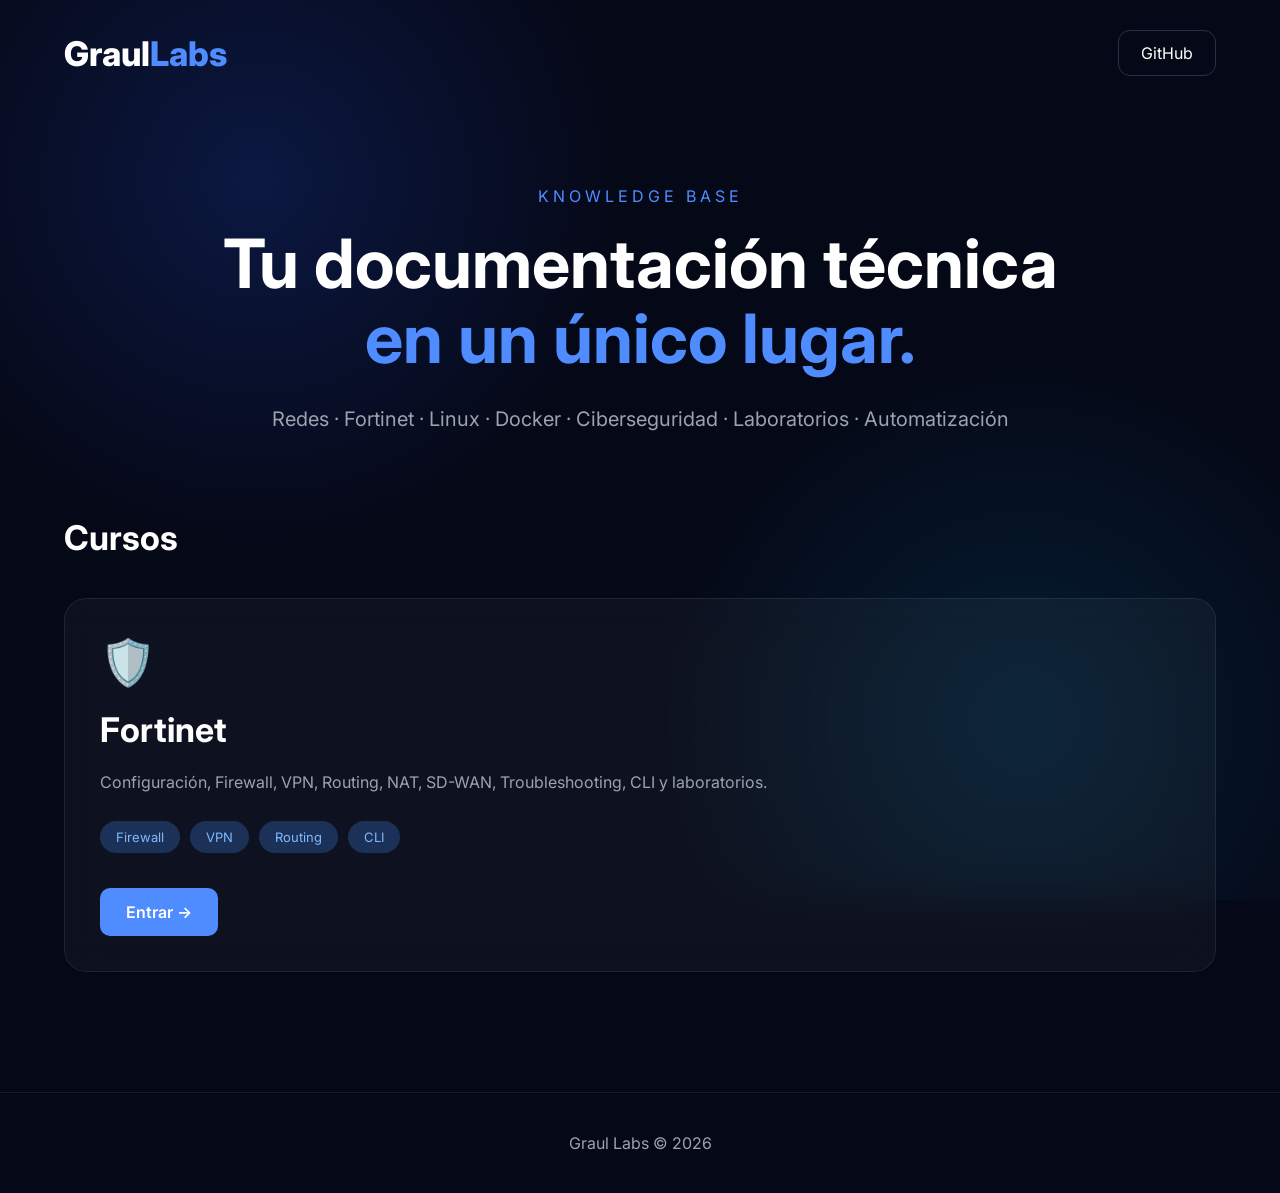
==== index.html @ 714d871e "Primera versión de la documentación Fortinet" ====
<!DOCTYPE html>
<html lang="es">

<head>

    <meta charset="UTF-8">

    <meta name="viewport"
          content="width=device-width, initial-scale=1.0">

    <title>Graul Labs</title>

    <link rel="preconnect" href="https://fonts.googleapis.com">

    <link rel="preconnect" href="https://fonts.gstatic.com" crossorigin>

    <link href="https://fonts.googleapis.com/css2?family=Inter:wght@300;400;500;600;700;800&display=swap"
          rel="stylesheet">

    <link rel="stylesheet" href="css/style.css">

</head>

<body>

<div class="background"></div>

<nav>

    <div class="logo">

        Graul<span>Labs</span>

    </div>

    <a href="https://github.com/TU_USUARIO"
       target="_blank"
       class="github">

        GitHub

    </a>

</nav>

<header>

    <p class="subtitle">

        Knowledge Base

    </p>

    <h1>

        Tu documentación técnica<br>

        <span>en un único lugar.</span>

    </h1>

    <p class="description">

        Redes · Fortinet · Linux · Docker ·
        Ciberseguridad · Laboratorios · Automatización

    </p>

</header>

<section>

    <h2>Cursos</h2>

    <div class="cards">

        <article class="card">

            <div class="icon">

                🛡️

            </div>

            <h3>Fortinet</h3>

            <p>

                Configuración, Firewall,
                VPN, Routing,
                NAT, SD-WAN,
                Troubleshooting,
                CLI y laboratorios.

            </p>

            <div class="badges">

                <span>Firewall</span>

                <span>VPN</span>

                <span>Routing</span>

                <span>CLI</span>

            </div>

            <a href="fortinet/index.html">

                Entrar →

            </a>

        </article>

    </div>

</section>

<footer>

    Graul Labs © 2026

</footer>

</body>

</html>
---- css/style.css ----
*{

margin:0;
padding:0;
box-sizing:border-box;

}

:root{

--bg:#050816;

--card:#111827;

--card2:#182235;

--border:#283246;

--text:#ffffff;

--text2:#9ca3af;

--blue:#4f8cff;

--radius:22px;

}

body{

font-family:Inter,sans-serif;

background:var(--bg);

color:white;

overflow-x:hidden;

}

/********************
BACKGROUND
********************/

.background{

position:fixed;

width:100%;

height:100%;

z-index:-1;

background:

radial-gradient(circle at 20% 20%,#275dff30,transparent 30%),

radial-gradient(circle at 80% 80%,#00b8ff20,transparent 30%),

#050816;

}

/********************
NAVBAR
********************/

nav{

width:min(1300px,90%);

margin:auto;

padding:30px 0;

display:flex;

justify-content:space-between;

align-items:center;

}

.logo{

font-size:34px;

font-weight:800;

}

.logo span{

color:var(--blue);

}

.github{

color:white;

text-decoration:none;

padding:12px 22px;

border:1px solid var(--border);

border-radius:12px;

transition:.3s;

}

.github:hover{

background:var(--blue);

}

/********************
HEADER
********************/

header{

width:min(900px,90%);

margin:80px auto;

text-align:center;

}

.subtitle{

letter-spacing:4px;

text-transform:uppercase;

color:var(--blue);

margin-bottom:20px;

}

header h1{

font-size:68px;

line-height:1.1;

margin-bottom:25px;

}

header span{

color:var(--blue);

}

.description{

font-size:20px;

color:var(--text2);

line-height:1.8;

}

/********************
SECTION
********************/

section{

width:min(1300px,90%);

margin:auto;

margin-top:80px;

}

section h2{

margin-bottom:40px;

font-size:34px;

}

/********************
GRID
********************/

.cards{

display:grid;

grid-template-columns:repeat(auto-fit,minmax(360px,1fr));

gap:40px;

}

/********************
CARD
********************/

.card{

background:rgba(255,255,255,.04);

backdrop-filter:blur(20px);

border:1px solid rgba(255,255,255,.08);

border-radius:var(--radius);

padding:35px;

transition:.35s;

}

.card:hover{

transform:translateY(-10px);

border-color:var(--blue);

box-shadow:0 25px 60px rgba(0,0,0,.35);

}

.icon{

font-size:45px;

margin-bottom:20px;

}

.card h3{

font-size:34px;

margin-bottom:18px;

}

.card p{

color:var(--text2);

line-height:1.8;

margin-bottom:25px;

}

.badges{

display:flex;

flex-wrap:wrap;

gap:10px;

margin-bottom:35px;

}

.badges span{

padding:8px 16px;

background:#1b3157;

border-radius:50px;

color:#7fb9ff;

font-size:13px;

}

.card a{

display:inline-block;

padding:14px 26px;

background:var(--blue);

color:white;

text-decoration:none;

border-radius:10px;

font-weight:600;

transition:.3s;

}

.card a:hover{

transform:scale(1.05);

}

/********************
FOOTER
********************/

footer{

margin-top:120px;

padding:40px;

text-align:center;

color:var(--text2);

border-top:1px solid rgba(255,255,255,.08);

}

/********************
RESPONSIVE
********************/

@media(max-width:900px){

header h1{

font-size:48px;

}

.description{

font-size:17px;

}

.cards{

grid-template-columns:1fr;

}

}
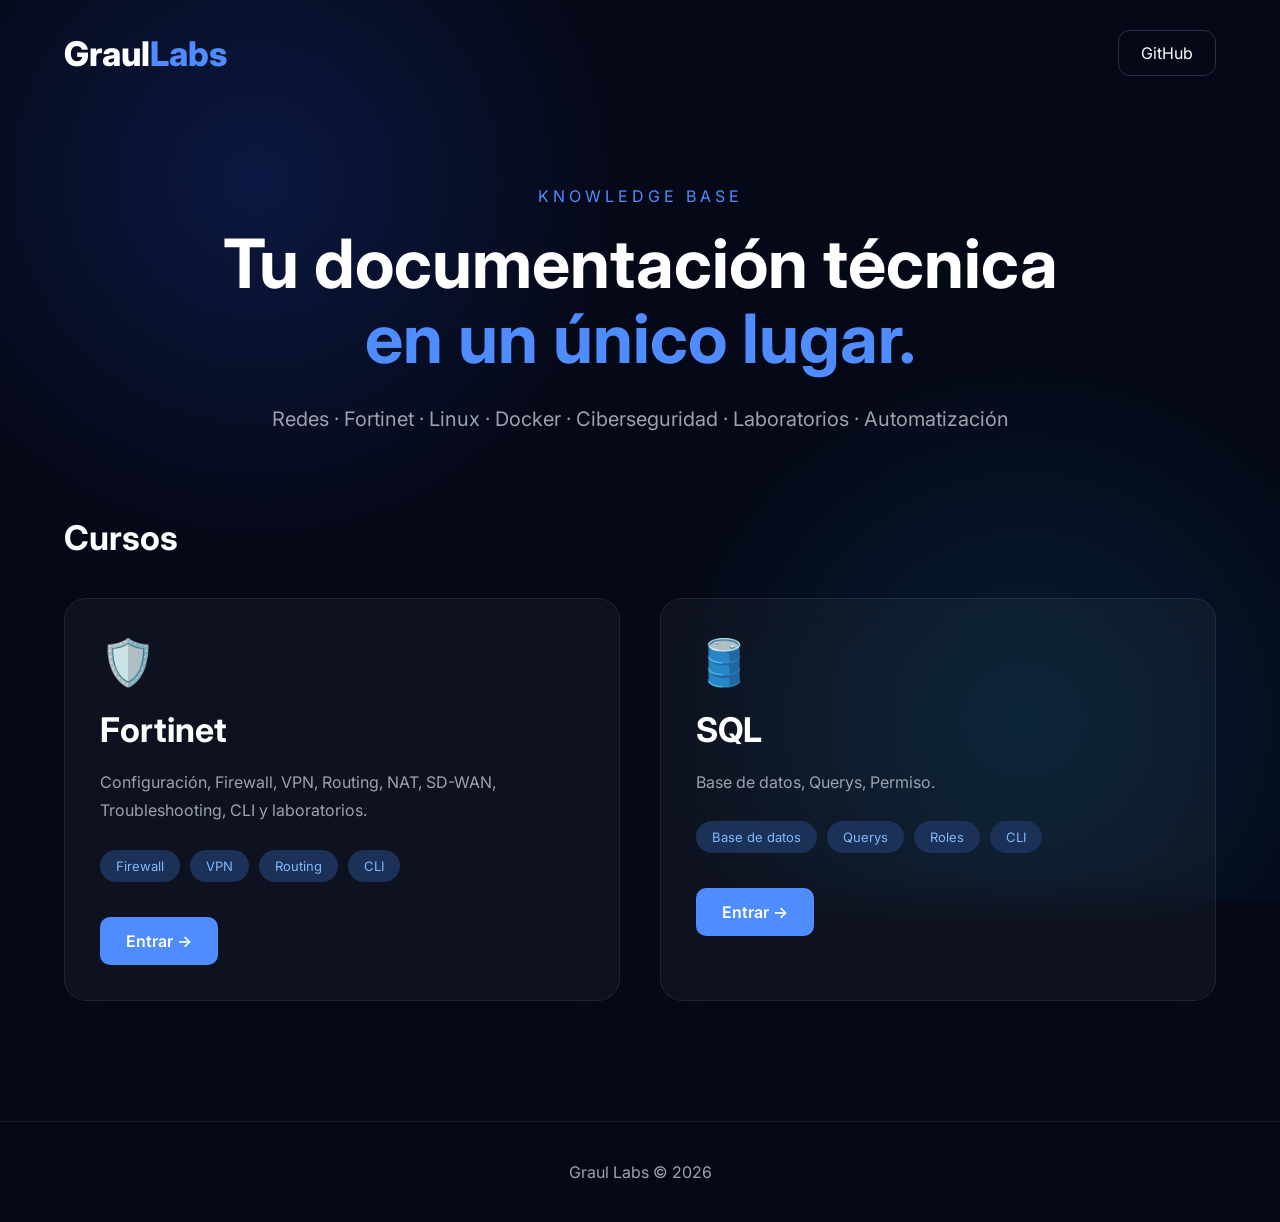
==== commit b0a7c1e8: "subida de sql" ====
--- a/index.html
+++ b/index.html
@@ -114,6 +114,43 @@
 
         </article>
 
+                <article class="card">
+
+            <div class="icon">
+
+                🛢️
+
+            </div>
+
+            <h3>SQL</h3>
+
+            <p>
+
+                Base de datos, Querys,
+                Permiso.
+
+            </p>
+
+            <div class="badges">
+
+                <span>Base de datos</span>
+
+                <span>Querys</span>
+
+                <span>Roles</span>
+
+                <span>CLI</span>
+
+            </div>
+
+            <a href="SQL/index.html">
+
+                Entrar →
+
+            </a>
+
+        </article>
+
     </div>
 
 </section>
